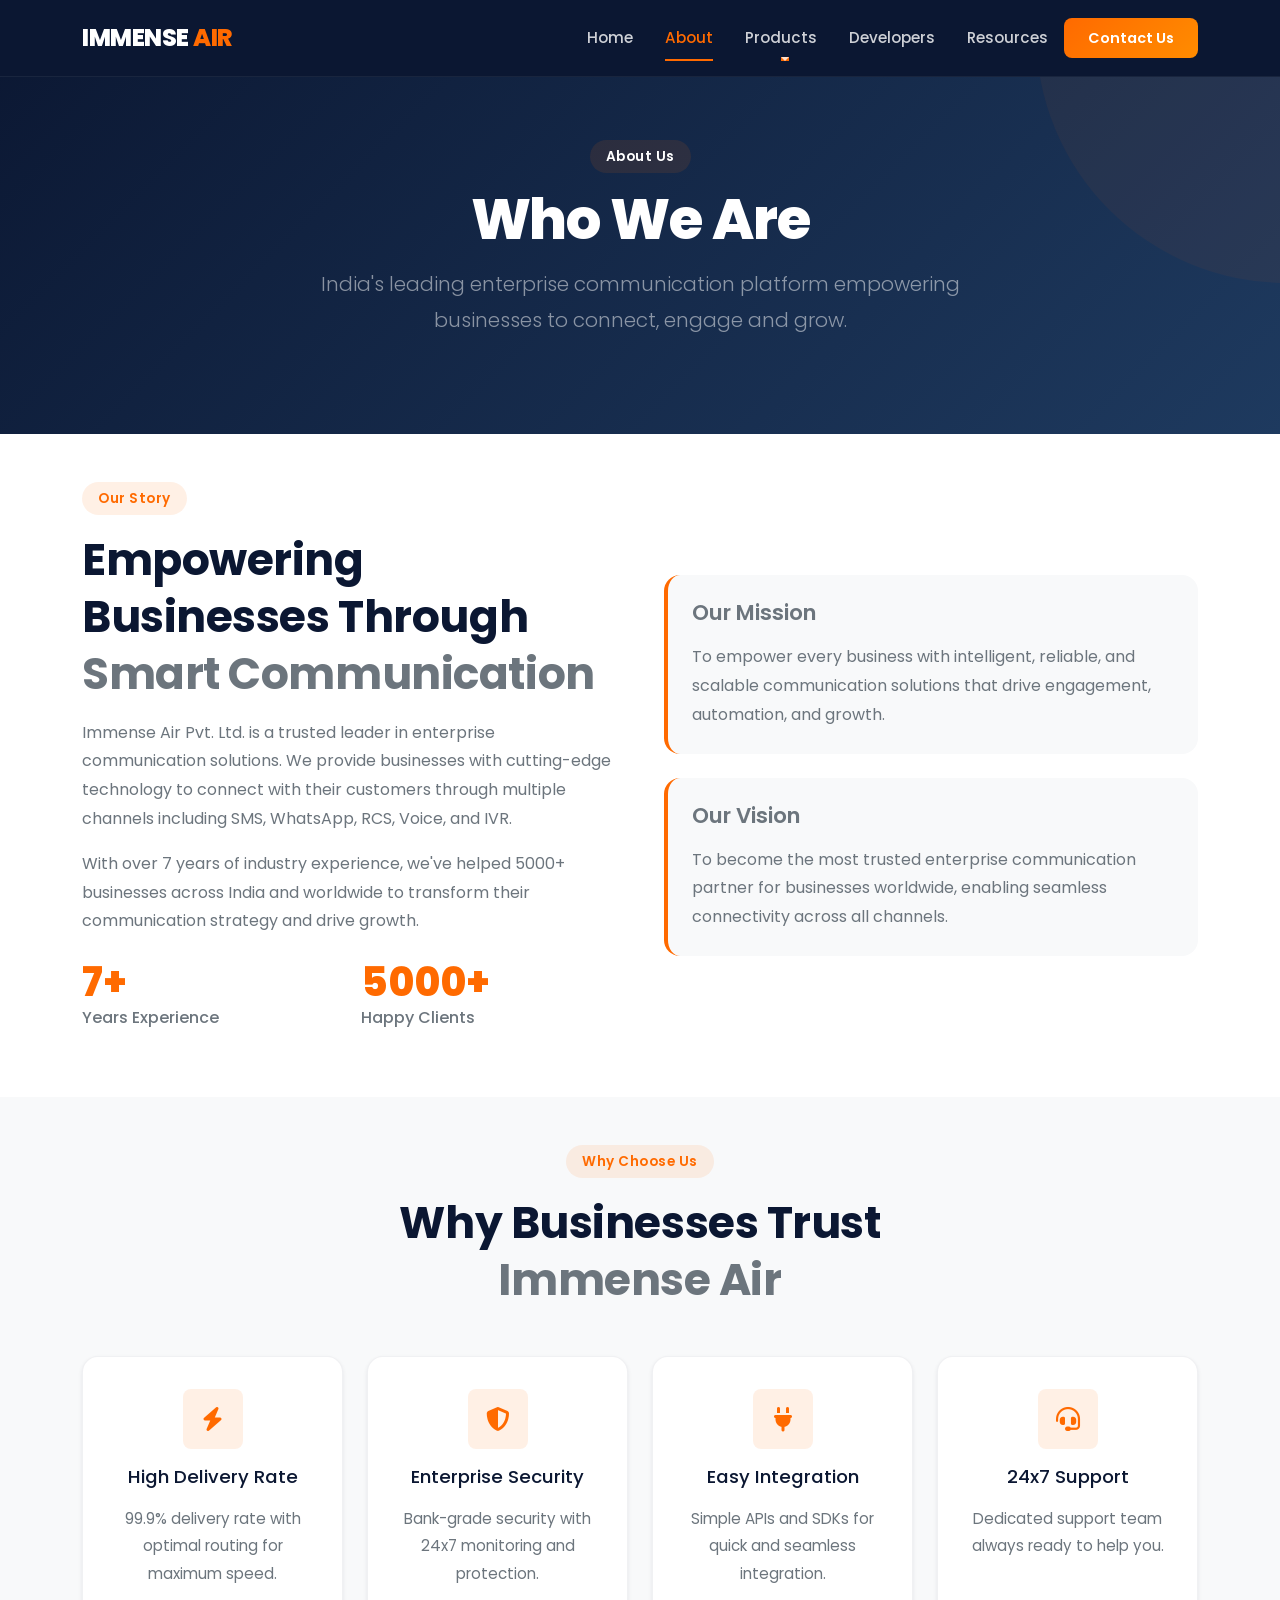
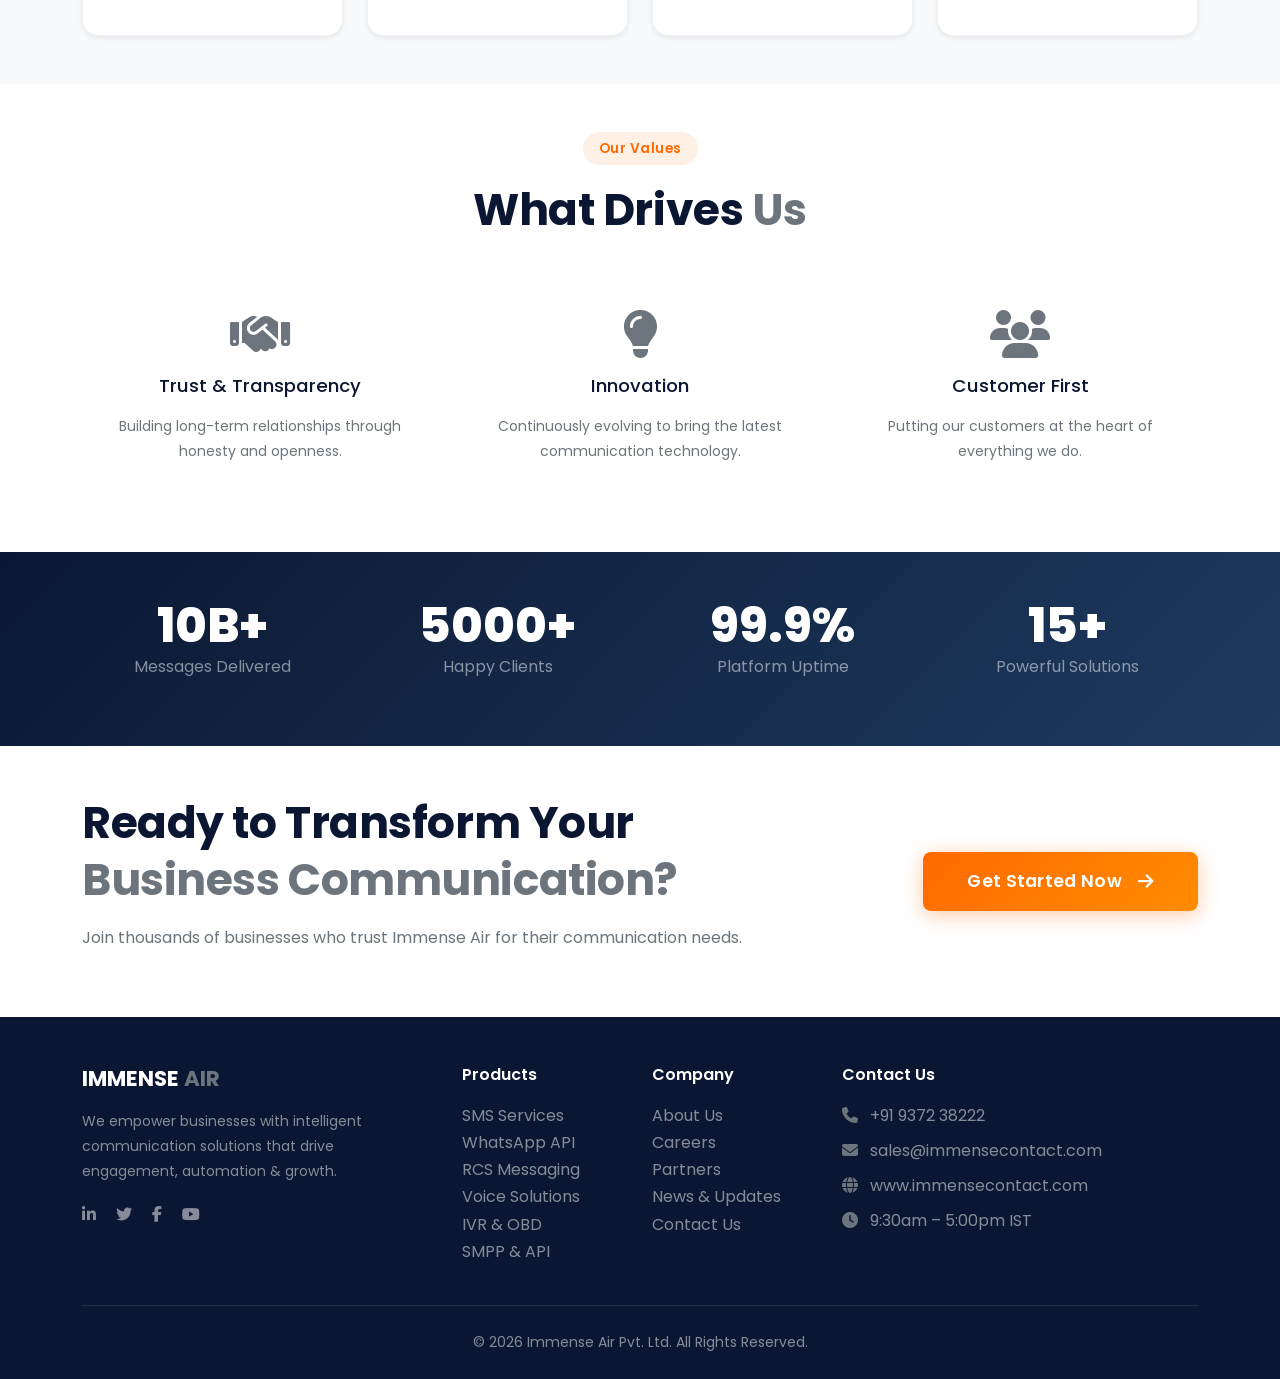
==== about.html @ 3abaf64f "Add files via upload" ====
<!DOCTYPE html>
<html lang="en">
<head>
    <meta charset="UTF-8">
    <meta name="viewport" content="width=device-width, initial-scale=1.0">
    
    <!-- Page Title -->
    <title>About Us - Immense Air | Enterprise Communication Platform</title>
    
    <!-- SEO Meta Tags -->
    <meta name="description" content="Learn about Immense Air Pvt. Ltd. - India's leading enterprise communication platform offering Bulk SMS, WhatsApp API, RCS, Voice & IVR solutions.">
    <meta name="keywords" content="about immense air, enterprise communication, bulk sms company, whatsapp api provider, rcs messaging india">
    <meta name="robots" content="index, follow">
    
    <!-- Open Graph Tags -->
    <meta property="og:title" content="About Us - Immense Air | Enterprise Communication Platform">
    <meta property="og:description" content="Learn about Immense Air - India's leading enterprise communication platform.">
    <meta property="og:type" content="website">
    <meta property="og:url" content="https://www.immenseair.com/about.html">
    
    <!-- Canonical URL -->
    <link rel="canonical" href="https://www.immenseair.com/about.html">
    
    <!-- Bootstrap 5 CSS -->
    <link href="https://cdn.jsdelivr.net/npm/bootstrap@5.3.0/dist/css/bootstrap.min.css" rel="stylesheet">
    
    <!-- Font Awesome Icons -->
    <link rel="stylesheet" href="https://cdnjs.cloudflare.com/ajax/libs/font-awesome/6.5.0/css/all.min.css">
    
    <!-- Google Font - Poppins -->
    <link href="https://fonts.googleapis.com/css2?family=Poppins:wght@300;400;500;600;700;800;900&display=swap" rel="stylesheet">
    
    <!-- Custom CSS -->
    <link rel="stylesheet" href="assets/css/style.css">
    <link rel="stylesheet" href="assets/css/about.css">
    <link rel="stylesheet" href="assets/css/responsive.css">
    
    <!-- Favicon -->
    <link rel="icon" type="image/x-icon" href="assets/images/logo/favicon.ico">
</head>
<body>

    <!-- ============================================
         HEADER / NAVBAR
         ============================================ -->
    <header>
        <nav class="navbar navbar-expand-lg fixed-top" id="mainNav">
            <div class="container">
                <!-- Brand / Logo -->
                <a class="navbar-brand" href="index.html">
                    IMMENSE <span>AIR</span>
                </a>

                <!-- Toggler Button (Mobile) -->
                <button class="navbar-toggler" type="button" data-bs-toggle="collapse" data-bs-target="#navbarNav" 
                        aria-controls="navbarNav" aria-expanded="false" aria-label="Toggle navigation">
                    <span class="navbar-toggler-icon"></span>
                </button>

                <!-- Navbar Links -->
                <div class="collapse navbar-collapse" id="navbarNav">
                    <ul class="navbar-nav ms-auto align-items-lg-center">
                        <!-- Home -->
                        <li class="nav-item">
                            <a class="nav-link" href="index.html">Home</a>
                        </li>

                        <!-- About -->
                        <li class="nav-item">
                            <a class="nav-link active" href="about.html">About</a>
                        </li>

                        <!-- Products Dropdown -->
                        <li class="nav-item dropdown">
                            <a class="nav-link dropdown-toggle" href="#" id="productsDropdown" 
                               role="button" data-bs-toggle="dropdown" aria-expanded="false">
                                Products
                            </a>
                            <ul class="dropdown-menu" aria-labelledby="productsDropdown">
                                <li><a class="dropdown-item" href="products/bulk-sms.html">
                                    <i class="fas fa-sms"></i> Bulk SMS
                                </a></li>
                                <li><a class="dropdown-item" href="products/whatsapp-api.html">
                                    <i class="fab fa-whatsapp"></i> WhatsApp API
                                </a></li>
                                <li><a class="dropdown-item" href="products/rcs.html">
                                    <i class="fas fa-comment-dots"></i> RCS Messaging
                                </a></li>
                                <li><a class="dropdown-item" href="products/voice.html">
                                    <i class="fas fa-phone-alt"></i> Voice Solutions
                                </a></li>
                                <li><a class="dropdown-item" href="products/ivr-obd.html">
                                    <i class="fas fa-microphone-alt"></i> IVR / OBD
                                </a></li>
                                <li><a class="dropdown-item" href="products/smpp.html">
                                    <i class="fas fa-code"></i> SMPP API
                                </a></li>
                            </ul>
                        </li>

                        <!-- Developers -->
                        <li class="nav-item">
                            <a class="nav-link" href="developers.html">Developers</a>
                        </li>

                        <!-- Resources -->
                        <li class="nav-item">
                            <a class="nav-link" href="resources.html">Resources</a>
                        </li>

                        <!-- Contact -->
                        <li class="nav-item">
                            <a class="nav-link btn-nav-cta" href="contact.html">Contact Us</a>
                        </li>
                    </ul>
                </div>
            </div>
        </nav>
    </header>

    <!-- ============================================
         PAGE CONTENT - ABOUT PAGE
         ============================================ -->
    <main>

        <!-- ===== PAGE HERO ===== -->
        <section class="page-hero" style="padding-top: 140px; padding-bottom: 80px; background: var(--gradient-primary);">
            <div class="container">
                <div class="row">
                    <div class="col-lg-8 mx-auto text-center">
                        <span class="section-badge text-white">About Us</span>
                        <h1 class="text-white">Who We Are</h1>
                        <p class="text-white-50 lead">
                            India's leading enterprise communication platform empowering businesses 
                            to connect, engage and grow.
                        </p>
                    </div>
                </div>
            </div>
        </section>

        <!-- ===== ABOUT OVERVIEW ===== -->
        <section class="py-5">
            <div class="container">
                <div class="row align-items-center g-5">
                    <div class="col-lg-6">
                        <span class="section-badge">Our Story</span>
                        <h2 class="section-title">Empowering Businesses Through <br><span class="text-secondary">Smart Communication</span></h2>
                        <p>
                            Immense Air Pvt. Ltd. is a trusted leader in enterprise communication solutions. 
                            We provide businesses with cutting-edge technology to connect with their customers 
                            through multiple channels including SMS, WhatsApp, RCS, Voice, and IVR.
                        </p>
                        <p>
                            With over 7 years of industry experience, we've helped 5000+ businesses across 
                            India and worldwide to transform their communication strategy and drive growth.
                        </p>
                        <div class="row mt-4">
                            <div class="col-6">
                                <span class="stat-number" style="font-size: 2.5rem;">7+</span>
                                <p class="stat-label">Years Experience</p>
                            </div>
                            <div class="col-6">
                                <span class="stat-number" style="font-size: 2.5rem;">5000+</span>
                                <p class="stat-label">Happy Clients</p>
                            </div>
                        </div>
                    </div>
                    <div class="col-lg-6">
                        <div class="bg-light-gray p-4 rounded-4" style="border-left: 4px solid var(--secondary);">
                            <h4 class="text-secondary">Our Mission</h4>
                            <p class="mb-0">
                                To empower every business with intelligent, reliable, and scalable communication 
                                solutions that drive engagement, automation, and growth.
                            </p>
                        </div>
                        <div class="bg-light-gray p-4 rounded-4 mt-4" style="border-left: 4px solid var(--secondary);">
                            <h4 class="text-secondary">Our Vision</h4>
                            <p class="mb-0">
                                To become the most trusted enterprise communication partner for businesses 
                                worldwide, enabling seamless connectivity across all channels.
                            </p>
                        </div>
                    </div>
                </div>
            </div>
        </section>

        <!-- ===== WHY CHOOSE US ===== -->
        <section class="py-5 bg-light-gray">
            <div class="container">
                <div class="text-center mb-5">
                    <span class="section-badge">Why Choose Us</span>
                    <h2 class="section-title">Why Businesses Trust <br><span class="text-secondary">Immense Air</span></h2>
                </div>
                <div class="row g-4">
                    <div class="col-lg-3 col-md-6">
                        <div class="card-custom text-center">
                            <div class="card-icon mx-auto">
                                <i class="fas fa-bolt"></i>
                            </div>
                            <h5>High Delivery Rate</h5>
                            <p class="small">99.9% delivery rate with optimal routing for maximum speed.</p>
                        </div>
                    </div>
                    <div class="col-lg-3 col-md-6">
                        <div class="card-custom text-center">
                            <div class="card-icon mx-auto">
                                <i class="fas fa-shield-alt"></i>
                            </div>
                            <h5>Enterprise Security</h5>
                            <p class="small">Bank-grade security with 24x7 monitoring and protection.</p>
                        </div>
                    </div>
                    <div class="col-lg-3 col-md-6">
                        <div class="card-custom text-center">
                            <div class="card-icon mx-auto">
                                <i class="fas fa-plug"></i>
                            </div>
                            <h5>Easy Integration</h5>
                            <p class="small">Simple APIs and SDKs for quick and seamless integration.</p>
                        </div>
                    </div>
                    <div class="col-lg-3 col-md-6">
                        <div class="card-custom text-center">
                            <div class="card-icon mx-auto">
                                <i class="fas fa-headset"></i>
                            </div>
                            <h5>24x7 Support</h5>
                            <p class="small">Dedicated support team always ready to help you.</p>
                        </div>
                    </div>
                </div>
            </div>
        </section>

        <!-- ===== OUR VALUES ===== -->
        <section class="py-5">
            <div class="container">
                <div class="text-center mb-5">
                    <span class="section-badge">Our Values</span>
                    <h2 class="section-title">What Drives <span class="text-secondary">Us</span></h2>
                </div>
                <div class="row g-4">
                    <div class="col-md-4">
                        <div class="text-center p-4">
                            <i class="fas fa-handshake fa-3x text-secondary mb-3"></i>
                            <h5>Trust & Transparency</h5>
                            <p class="small">Building long-term relationships through honesty and openness.</p>
                        </div>
                    </div>
                    <div class="col-md-4">
                        <div class="text-center p-4">
                            <i class="fas fa-lightbulb fa-3x text-secondary mb-3"></i>
                            <h5>Innovation</h5>
                            <p class="small">Continuously evolving to bring the latest communication technology.</p>
                        </div>
                    </div>
                    <div class="col-md-4">
                        <div class="text-center p-4">
                            <i class="fas fa-users fa-3x text-secondary mb-3"></i>
                            <h5>Customer First</h5>
                            <p class="small">Putting our customers at the heart of everything we do.</p>
                        </div>
                    </div>
                </div>
            </div>
        </section>

        <!-- ===== STATS SECTION ===== -->
        <section class="py-5" style="background: var(--gradient-primary);">
            <div class="container">
                <div class="row text-center g-4">
                    <div class="col-lg-3 col-md-6">
                        <span class="stat-number text-white" style="font-size: 3rem;">10B+</span>
                        <p class="text-white-50">Messages Delivered</p>
                    </div>
                    <div class="col-lg-3 col-md-6">
                        <span class="stat-number text-white" style="font-size: 3rem;">5000+</span>
                        <p class="text-white-50">Happy Clients</p>
                    </div>
                    <div class="col-lg-3 col-md-6">
                        <span class="stat-number text-white" style="font-size: 3rem;">99.9%</span>
                        <p class="text-white-50">Platform Uptime</p>
                    </div>
                    <div class="col-lg-3 col-md-6">
                        <span class="stat-number text-white" style="font-size: 3rem;">15+</span>
                        <p class="text-white-50">Powerful Solutions</p>
                    </div>
                </div>
            </div>
        </section>

        <!-- ===== CTA SECTION ===== -->
        <section class="py-5">
            <div class="container">
                <div class="row align-items-center">
                    <div class="col-lg-8">
                        <h2>Ready to Transform Your <br><span class="text-secondary">Business Communication?</span></h2>
                        <p class="text-gray">Join thousands of businesses who trust Immense Air for their communication needs.</p>
                    </div>
                    <div class="col-lg-4 text-lg-end">
                        <a href="contact.html" class="btn btn-primary-custom btn-lg">
                            Get Started Now <i class="fas fa-arrow-right ms-2"></i>
                        </a>
                    </div>
                </div>
            </div>
        </section>

    </main>

    <!-- ============================================
         FOOTER
         ============================================ -->
    <footer class="bg-primary-color text-white pt-5 pb-4">
        <div class="container">
            <div class="row g-4">
                <!-- Company Info -->
                <div class="col-lg-4 col-md-6">
                    <h4 class="text-white fw-bold">IMMENSE <span class="text-secondary">AIR</span></h4>
                    <p class="text-white-50 small mt-3" style="max-width: 350px;">
                        We empower businesses with intelligent communication solutions that drive engagement, 
                        automation & growth.
                    </p>
                    <div class="mt-3">
                        <a href="#" class="text-white-50 me-3 social-link" aria-label="LinkedIn">
                            <i class="fab fa-linkedin-in"></i>
                        </a>
                        <a href="#" class="text-white-50 me-3 social-link" aria-label="Twitter">
                            <i class="fab fa-twitter"></i>
                        </a>
                        <a href="#" class="text-white-50 me-3 social-link" aria-label="Facebook">
                            <i class="fab fa-facebook-f"></i>
                        </a>
                        <a href="#" class="text-white-50 social-link" aria-label="YouTube">
                            <i class="fab fa-youtube"></i>
                        </a>
                    </div>
                </div>

                <!-- Products Links -->
                <div class="col-lg-2 col-md-6">
                    <h6 class="text-white fw-semibold mb-3">Products</h6>
                    <ul class="list-unstyled footer-links">
                        <li><a href="products/bulk-sms.html" class="text-white-50 text-decoration-none">SMS Services</a></li>
                        <li><a href="products/whatsapp-api.html" class="text-white-50 text-decoration-none">WhatsApp API</a></li>
                        <li><a href="products/rcs.html" class="text-white-50 text-decoration-none">RCS Messaging</a></li>
                        <li><a href="products/voice.html" class="text-white-50 text-decoration-none">Voice Solutions</a></li>
                        <li><a href="products/ivr-obd.html" class="text-white-50 text-decoration-none">IVR & OBD</a></li>
                        <li><a href="products/smpp.html" class="text-white-50 text-decoration-none">SMPP & API</a></li>
                    </ul>
                </div>

                <!-- Company Links -->
                <div class="col-lg-2 col-md-6">
                    <h6 class="text-white fw-semibold mb-3">Company</h6>
                    <ul class="list-unstyled footer-links">
                        <li><a href="about.html" class="text-white-50 text-decoration-none">About Us</a></li>
                        <li><a href="#" class="text-white-50 text-decoration-none">Careers</a></li>
                        <li><a href="#" class="text-white-50 text-decoration-none">Partners</a></li>
                        <li><a href="#" class="text-white-50 text-decoration-none">News & Updates</a></li>
                        <li><a href="contact.html" class="text-white-50 text-decoration-none">Contact Us</a></li>
                    </ul>
                </div>

                <!-- Contact Info -->
                <div class="col-lg-4 col-md-6">
                    <h6 class="text-white fw-semibold mb-3">Contact Us</h6>
                    <ul class="list-unstyled footer-contact">
                        <li class="text-white-50 mb-2">
                            <i class="fas fa-phone me-2 text-secondary"></i> +91 9372 38222
                        </li>
                        <li class="text-white-50 mb-2">
                            <i class="fas fa-envelope me-2 text-secondary"></i> sales@immensecontact.com
                        </li>
                        <li class="text-white-50 mb-2">
                            <i class="fas fa-globe me-2 text-secondary"></i> www.immensecontact.com
                        </li>
                        <li class="text-white-50">
                            <i class="fas fa-clock me-2 text-secondary"></i> 9:30am – 5:00pm IST
                        </li>
                    </ul>
                </div>
            </div>

            <hr class="border-secondary opacity-25 my-4">

            <div class="text-center">
                <p class="small text-white-50 mb-0">
                    &copy; 2026 Immense Air Pvt. Ltd. All Rights Reserved.
                </p>
            </div>
        </div>
    </footer>

    <!-- ============================================
         SCRIPTS
         ============================================ -->
    <!-- Bootstrap 5 JS -->
    <script src="https://cdn.jsdelivr.net/npm/bootstrap@5.3.0/dist/js/bootstrap.bundle.min.js"></script>
    
    <!-- Custom JS -->
    <script src="assets/js/main.js"></script>
</body>
</html>
---- assets/css/style.css ----
/* ============================================
   IMMENSE AIR PVT. LTD.
   Common Stylesheet
   Version: 1.0
   ============================================ */

/* ===== Google Fonts ===== */
@import url('https://fonts.googleapis.com/css2?family=Poppins:wght@300;400;500;600;700;800;900&display=swap');

/* ===== CSS Variables ===== */
:root {
    /* Brand Colors */
    --primary: #0B1732;
    --secondary: #FF6A00;
    --accent: #1E3A5F;
    --white: #FFFFFF;
    --light-gray: #F8F9FA;
    --gray: #6C757D;
    --dark-gray: #343A40;
    --black: #0B1732;
    
    /* Gradients */
    --gradient-primary: linear-gradient(135deg, #0B1732 0%, #1E3A5F 100%);
    --gradient-secondary: linear-gradient(135deg, #FF6A00 0%, #FF8C00 100%);
    --gradient-hero: linear-gradient(135deg, #0B1732 0%, #1E3A5F 50%, #0B1732 100%);
    
    /* Typography */
    --font-family: 'Poppins', sans-serif;
    --font-size-base: 16px;
    --font-weight-light: 300;
    --font-weight-regular: 400;
    --font-weight-medium: 500;
    --font-weight-semibold: 600;
    --font-weight-bold: 700;
    --font-weight-extrabold: 800;
    
    /* Spacing */
    --spacing-xs: 0.25rem;
    --spacing-sm: 0.5rem;
    --spacing-md: 1rem;
    --spacing-lg: 2rem;
    --spacing-xl: 4rem;
    --spacing-xxl: 6rem;
    
    /* Border Radius */
    --radius-sm: 4px;
    --radius-md: 8px;
    --radius-lg: 16px;
    --radius-xl: 24px;
    --radius-full: 9999px;
    
    /* Transitions */
    --transition-fast: 0.2s ease;
    --transition-normal: 0.3s ease;
    --transition-slow: 0.5s ease;
    
    /* Box Shadows */
    --shadow-sm: 0 2px 4px rgba(11, 23, 50, 0.08);
    --shadow-md: 0 4px 12px rgba(11, 23, 50, 0.12);
    --shadow-lg: 0 8px 32px rgba(11, 23, 50, 0.16);
    --shadow-xl: 0 16px 48px rgba(11, 23, 50, 0.2);
}

/* ===== Reset & Base ===== */
* {
    margin: 0;
    padding: 0;
    box-sizing: border-box;
}

html {
    scroll-behavior: smooth;
    -webkit-text-size-adjust: 100%;
}

body {
    font-family: var(--font-family);
    font-size: var(--font-size-base);
    font-weight: var(--font-weight-regular);
    color: var(--primary);
    background-color: var(--white);
    line-height: 1.7;
    overflow-x: hidden;
    -webkit-font-smoothing: antialiased;
    -moz-osx-font-smoothing: grayscale;
}

/* ===== Typography ===== */
h1, h2, h3, h4, h5, h6 {
    font-family: var(--font-family);
    font-weight: var(--font-weight-bold);
    color: var(--primary);
    line-height: 1.3;
    margin-bottom: var(--spacing-md);
}

h1 {
    font-size: 3.8rem;
    font-weight: var(--font-weight-extrabold);
    letter-spacing: -0.02em;
    line-height: 1.1;
}

h2 {
    font-size: 2.75rem;
    font-weight: var(--font-weight-bold);
    letter-spacing: -0.01em;
}

h3 {
    font-size: 1.75rem;
    font-weight: var(--font-weight-semibold);
}

h4 {
    font-size: 1.35rem;
    font-weight: var(--font-weight-semibold);
}

h5 {
    font-size: 1.15rem;
    font-weight: var(--font-weight-medium);
}

h6 {
    font-size: 1rem;
    font-weight: var(--font-weight-medium);
}

p {
    font-size: 1rem;
    line-height: 1.8;
    color: var(--gray);
    margin-bottom: var(--spacing-md);
}

a {
    color: var(--secondary);
    text-decoration: none;
    transition: color var(--transition-fast);
}

a:hover {
    color: var(--primary);
    text-decoration: none;
}

/* ===== Utility Classes ===== */
.text-primary-color {
    color: var(--primary) !important;
}

.text-secondary-color {
    color: var(--secondary) !important;
}

.text-accent-color {
    color: var(--accent) !important;
}

.text-white-color {
    color: var(--white) !important;
}

.text-gray-color {
    color: var(--gray) !important;
}

.bg-primary-color {
    background-color: var(--primary) !important;
}

.bg-secondary-color {
    background-color: var(--secondary) !important;
}

.bg-accent-color {
    background-color: var(--accent) !important;
}

.bg-light-gray {
    background-color: var(--light-gray) !important;
}

/* ===== Buttons ===== */
.btn {
    font-family: var(--font-family);
    font-weight: var(--font-weight-semibold);
    padding: 0.8rem 2.2rem;
    border-radius: var(--radius-md);
    transition: all var(--transition-normal);
    display: inline-flex;
    align-items: center;
    justify-content: center;
    gap: 0.5rem;
    border: none;
    cursor: pointer;
    text-transform: none;
    letter-spacing: 0.3px;
    font-size: 1rem;
}

.btn-primary-custom {
    background: var(--gradient-secondary);
    color: var(--white);
    box-shadow: 0 4px 20px rgba(255, 106, 0, 0.35);
}

.btn-primary-custom:hover {
    transform: translateY(-3px);
    box-shadow: 0 8px 35px rgba(255, 106, 0, 0.45);
    color: var(--white);
}

.btn-secondary-custom {
    background: transparent;
    color: var(--white);
    border: 2px solid var(--white);
}

.btn-secondary-custom:hover {
    background: var(--white);
    color: var(--primary);
    transform: translateY(-3px);
}

.btn-outline-custom {
    background: transparent;
    color: var(--secondary);
    border: 2px solid var(--secondary);
}

.btn-outline-custom:hover {
    background: var(--secondary);
    color: var(--white);
    transform: translateY(-3px);
}

.btn-dark-custom {
    background: var(--primary);
    color: var(--white);
}

.btn-dark-custom:hover {
    background: var(--accent);
    color: var(--white);
    transform: translateY(-3px);
}

.btn-sm {
    padding: 0.5rem 1.25rem;
    font-size: 0.875rem;
}

.btn-lg {
    padding: 1rem 2.8rem;
    font-size: 1.1rem;
}

/* ===== Section Titles ===== */
.section-title {
    font-size: 2.75rem;
    font-weight: var(--font-weight-bold);
    margin-bottom: var(--spacing-md);
    color: var(--primary);
}

.section-subtitle {
    font-size: 1.125rem;
    color: var(--gray);
    max-width: 600px;
    margin: 0 auto var(--spacing-lg);
    line-height: 1.8;
}

.section-badge {
    display: inline-block;
    padding: 0.3rem 1rem;
    background: rgba(255, 106, 0, 0.1);
    color: var(--secondary);
    border-radius: var(--radius-full);
    font-size: 0.85rem;
    font-weight: var(--font-weight-semibold);
    margin-bottom: var(--spacing-md);
    letter-spacing: 0.5px;
}

/* ===== Cards ===== */
.card-custom {
    background: var(--white);
    border-radius: var(--radius-lg);
    padding: 2rem;
    box-shadow: var(--shadow-sm);
    transition: all var(--transition-normal);
    border: 1px solid rgba(11, 23, 50, 0.06);
    height: 100%;
}

.card-custom:hover {
    transform: translateY(-8px);
    box-shadow: var(--shadow-lg);
}

.card-custom .card-icon {
    width: 60px;
    height: 60px;
    display: flex;
    align-items: center;
    justify-content: center;
    background: rgba(255, 106, 0, 0.1);
    border-radius: var(--radius-md);
    margin-bottom: var(--spacing-md);
    color: var(--secondary);
    font-size: 1.5rem;
}

.card-custom h4 {
    margin-bottom: var(--spacing-sm);
}

.card-custom p {
    margin-bottom: var(--spacing-md);
    font-size: 0.95rem;
}

/* ===== Stats ===== */
.stat-number {
    font-size: 3rem;
    font-weight: var(--font-weight-extrabold);
    color: var(--secondary);
    line-height: 1.1;
    display: block;
}

.stat-label {
    font-size: 1rem;
    color: var(--gray);
    font-weight: var(--font-weight-medium);
}

/* ===== Hero Section ===== */
.hero-section {
    background: var(--gradient-hero);
    padding: 120px 0 80px;
    position: relative;
    overflow: hidden;
}

.hero-section::before {
    content: '';
    position: absolute;
    top: -50%;
    right: -20%;
    width: 600px;
    height: 600px;
    background: rgba(255, 106, 0, 0.05);
    border-radius: 50%;
    pointer-events: none;
}

.hero-section::after {
    content: '';
    position: absolute;
    bottom: -30%;
    left: -10%;
    width: 400px;
    height: 400px;
    background: rgba(255, 106, 0, 0.03);
    border-radius: 50%;
    pointer-events: none;
}

.hero-section h1 {
    color: var(--white);
}

.hero-section h1 span {
    color: var(--secondary);
}

.hero-section p {
    color: rgba(255, 255, 255, 0.8);
    font-size: 1.15rem;
    max-width: 550px;
}

/* ===== Responsive Typography ===== */
@media (max-width: 992px) {
    h1 {
        font-size: 2.8rem;
    }
    h2 {
        font-size: 2.2rem;
    }
    h3 {
        font-size: 1.6rem;
    }
    .section-title {
        font-size: 2.2rem;
    }
    .stat-number {
        font-size: 2.5rem;
    }
}

@media (max-width: 768px) {
    h1 {
        font-size: 2.2rem;
    }
    h2 {
        font-size: 1.8rem;
    }
    h3 {
        font-size: 1.3rem;
    }
    .section-title {
        font-size: 1.8rem;
    }
    .stat-number {
        font-size: 2rem;
    }
    .hero-section {
        padding: 100px 0 60px;
    }
    .hero-section p {
        font-size: 1rem;
    }
    .btn {
        padding: 0.6rem 1.5rem;
        font-size: 0.9rem;
    }
}

@media (max-width: 576px) {
    h1 {
        font-size: 1.8rem;
    }
    h2 {
        font-size: 1.5rem;
    }
    .section-title {
        font-size: 1.5rem;
    }
    .stat-number {
        font-size: 1.6rem;
    }
    .card-custom {
        padding: 1.25rem;
    }
}
/* ============================================
   HEADER / NAVBAR STYLES
   ============================================ */

/* ===== Navbar ===== */
.navbar {
    padding: 0.8rem 0;
    background: var(--primary) !important;
    border-bottom: 1px solid rgba(255, 255, 255, 0.06);
    transition: all var(--transition-normal);
}

.navbar .navbar-brand {
    font-size: 1.5rem;
    font-weight: var(--font-weight-extrabold);
    color: var(--white) !important;
    letter-spacing: -0.5px;
}

.navbar .navbar-brand span {
    color: var(--secondary);
}

.navbar .navbar-brand img {
    height: 40px;
    width: auto;
    margin-right: 10px;
}

.navbar .nav-link {
    color: rgba(255, 255, 255, 0.8) !important;
    font-weight: var(--font-weight-medium);
    font-size: 0.95rem;
    padding: 0.6rem 1rem !important;
    transition: all var(--transition-fast);
    position: relative;
}

.navbar .nav-link:hover,
.navbar .nav-link.active {
    color: var(--secondary) !important;
}

.navbar .nav-link::after {
    content: '';
    position: absolute;
    bottom: 0;
    left: 50%;
    transform: translateX(-50%);
    width: 0;
    height: 2px;
    background: var(--secondary);
    transition: width var(--transition-normal);
}

.navbar .nav-link:hover::after,
.navbar .nav-link.active::after {
    width: 60%;
}

/* ===== Dropdown ===== */
.navbar .dropdown-menu {
    background: var(--white);
    border: none;
    border-radius: var(--radius-md);
    box-shadow: var(--shadow-lg);
    padding: 0.5rem 0;
    min-width: 220px;
    margin-top: 0.5rem;
    border-top: 3px solid var(--secondary);
}

.navbar .dropdown-item {
    color: var(--primary);
    font-weight: var(--font-weight-medium);
    font-size: 0.9rem;
    padding: 0.6rem 1.5rem;
    transition: all var(--transition-fast);
}

.navbar .dropdown-item:hover {
    background: rgba(255, 106, 0, 0.08);
    color: var(--secondary);
    padding-left: 1.8rem;
}

.navbar .dropdown-item i {
    width: 20px;
    color: var(--secondary);
    margin-right: 8px;
}

/* ===== Navbar Toggler ===== */
.navbar .navbar-toggler {
    border: none;
    padding: 0.4rem 0.6rem;
    color: var(--white);
}

.navbar .navbar-toggler:focus {
    box-shadow: none;
}

.navbar .navbar-toggler-icon {
    background-image: url("data:image/svg+xml,%3csvg xmlns='http://www.w3.org/2000/svg' viewBox='0 0 30 30'%3e%3cpath stroke='rgba(255,255,255,0.9)' stroke-linecap='round' stroke-miterlimit='10' stroke-width='2' d='M4 7h22M4 15h22M4 23h22'/%3e%3c/svg%3e");
}

/* ===== Navbar CTA Button ===== */
.navbar .btn-nav-cta {
    background: var(--gradient-secondary);
    color: var(--white) !important;
    padding: 0.5rem 1.5rem !important;
    border-radius: var(--radius-md);
    font-weight: var(--font-weight-semibold);
    font-size: 0.9rem;
    transition: all var(--transition-normal);
}

.navbar .btn-nav-cta:hover {
    transform: translateY(-2px);
    box-shadow: 0 4px 20px rgba(255, 106, 0, 0.4);
}

.navbar .btn-nav-cta::after {
    display: none;
}

/* ===== Scrolled Navbar ===== */
.navbar.scrolled {
    background: rgba(11, 23, 50, 0.97) !important;
    backdrop-filter: blur(10px);
    box-shadow: var(--shadow-md);
}

/* ===== Mobile Menu ===== */
@media (max-width: 991px) {
    .navbar {
        padding: 0.5rem 0;
    }
    
    .navbar .navbar-collapse {
        background: var(--primary);
        padding: 1rem 0.5rem;
        border-radius: var(--radius-md);
        margin-top: 0.5rem;
        border: 1px solid rgba(255, 255, 255, 0.06);
    }
    
    .navbar .nav-link {
        padding: 0.5rem 1rem !important;
        border-bottom: 1px solid rgba(255, 255, 255, 0.05);
    }
    
    .navbar .nav-link::after {
        display: none;
    }
    
    .navbar .dropdown-menu {
        background: rgba(255, 255, 255, 0.05);
        border: none;
        box-shadow: none;
        margin: 0;
        padding: 0 0 0 1rem;
        border-top: none;
    }
    
    .navbar .dropdown-item {
        color: rgba(255, 255, 255, 0.8);
        padding: 0.4rem 1rem;
    }
    
    .navbar .dropdown-item:hover {
        background: rgba(255, 106, 0, 0.15);
        color: var(--secondary);
    }
    
    .navbar .btn-nav-cta {
        display: inline-block;
        margin-top: 0.5rem;
        text-align: center;
    }
}
---- assets/css/about.css ----
/* ============================================
   ABOUT PAGE STYLES
   ============================================ */

/* ===== Page Hero ===== */
.page-hero {
    position: relative;
    overflow: hidden;
}

.page-hero::before {
    content: '';
    position: absolute;
    top: -50%;
    right: -20%;
    width: 500px;
    height: 500px;
    background: rgba(255, 106, 0, 0.05);
    border-radius: 50%;
    pointer-events: none;
}

.page-hero h1 {
    font-size: 3.5rem;
}

/* ===== Responsive ===== */
@media (max-width: 992px) {
    .page-hero h1 {
        font-size: 2.5rem;
    }
}

@media (max-width: 768px) {
    .page-hero {
        padding-top: 120px !important;
        padding-bottom: 50px !important;
    }
    
    .page-hero h1 {
        font-size: 2rem;
    }
}
---- assets/css/responsive.css ----
/* ============================================
   RESOURCES PAGE STYLES
   ============================================ */

/* ===== Page Hero ===== */
.page-hero {
    position: relative;
    overflow: hidden;
}

.page-hero::before {
    content: '';
    position: absolute;
    top: -50%;
    right: -20%;
    width: 500px;
    height: 500px;
    background: rgba(255, 106, 0, 0.05);
    border-radius: 50%;
    pointer-events: none;
}

.page-hero h1 {
    font-size: 3.5rem;
}

/* ===== Resource Cards ===== */
.resource-card {
    text-align: center;
    transition: all var(--transition-normal);
}

.resource-card:hover {
    transform: translateY(-8px);
}

.resource-card .resource-icon {
    width: 70px;
    height: 70px;
    display: flex;
    align-items: center;
    justify-content: center;
    background: rgba(255, 106, 0, 0.08);
    border-radius: var(--radius-full);
    margin: 0 auto 1rem;
    color: var(--secondary);
    font-size: 1.8rem;
    transition: all var(--transition-normal);
}

.resource-card:hover .resource-icon {
    background: var(--secondary);
    color: var(--white);
}

/* ===== Featured Cards ===== */
.featured-card {
    background: var(--white);
    border-radius: var(--radius-lg);
    padding: 1.5rem;
    border: 1px solid rgba(11, 23, 50, 0.06);
    transition: all var(--transition-normal);
    position: relative;
    height: 100%;
}

.featured-card:hover {
    transform: translateY(-5px);
    box-shadow: var(--shadow-md);
}

.featured-card .featured-badge {
    display: inline-block;
    padding: 0.2rem 0.8rem;
    background: rgba(255, 106, 0, 0.1);
    color: var(--secondary);
    border-radius: var(--radius-full);
    font-size: 0.7rem;
    font-weight: var(--font-weight-semibold);
    text-transform: uppercase;
    letter-spacing: 0.5px;
}

/* ===== Newsletter ===== */
.input-group .form-control {
    border: none;
    border-radius: var(--radius-md) 0 0 var(--radius-md);
    padding: 1rem 1.25rem;
}

.input-group .form-control:focus {
    box-shadow: none;
    border: none;
}

.input-group .btn {
    border-radius: 0 var(--radius-md) var(--radius-md) 0;
    padding: 1rem 2rem;
}

/* ===== Responsive ===== */
@media (max-width: 992px) {
    .page-hero h1 {
        font-size: 2.5rem;
    }
}

@media (max-width: 768px) {
    .page-hero {
        padding-top: 120px !important;
        padding-bottom: 50px !important;
    }
    .page-hero h1 {
        font-size: 2rem;
    }
    .input-group {
        flex-direction: column;
        gap: 0.5rem;
    }
    .input-group .form-control {
        border-radius: var(--radius-md);
    }
    .input-group .btn {
        border-radius: var(--radius-md);
        width: 100%;
    }
}
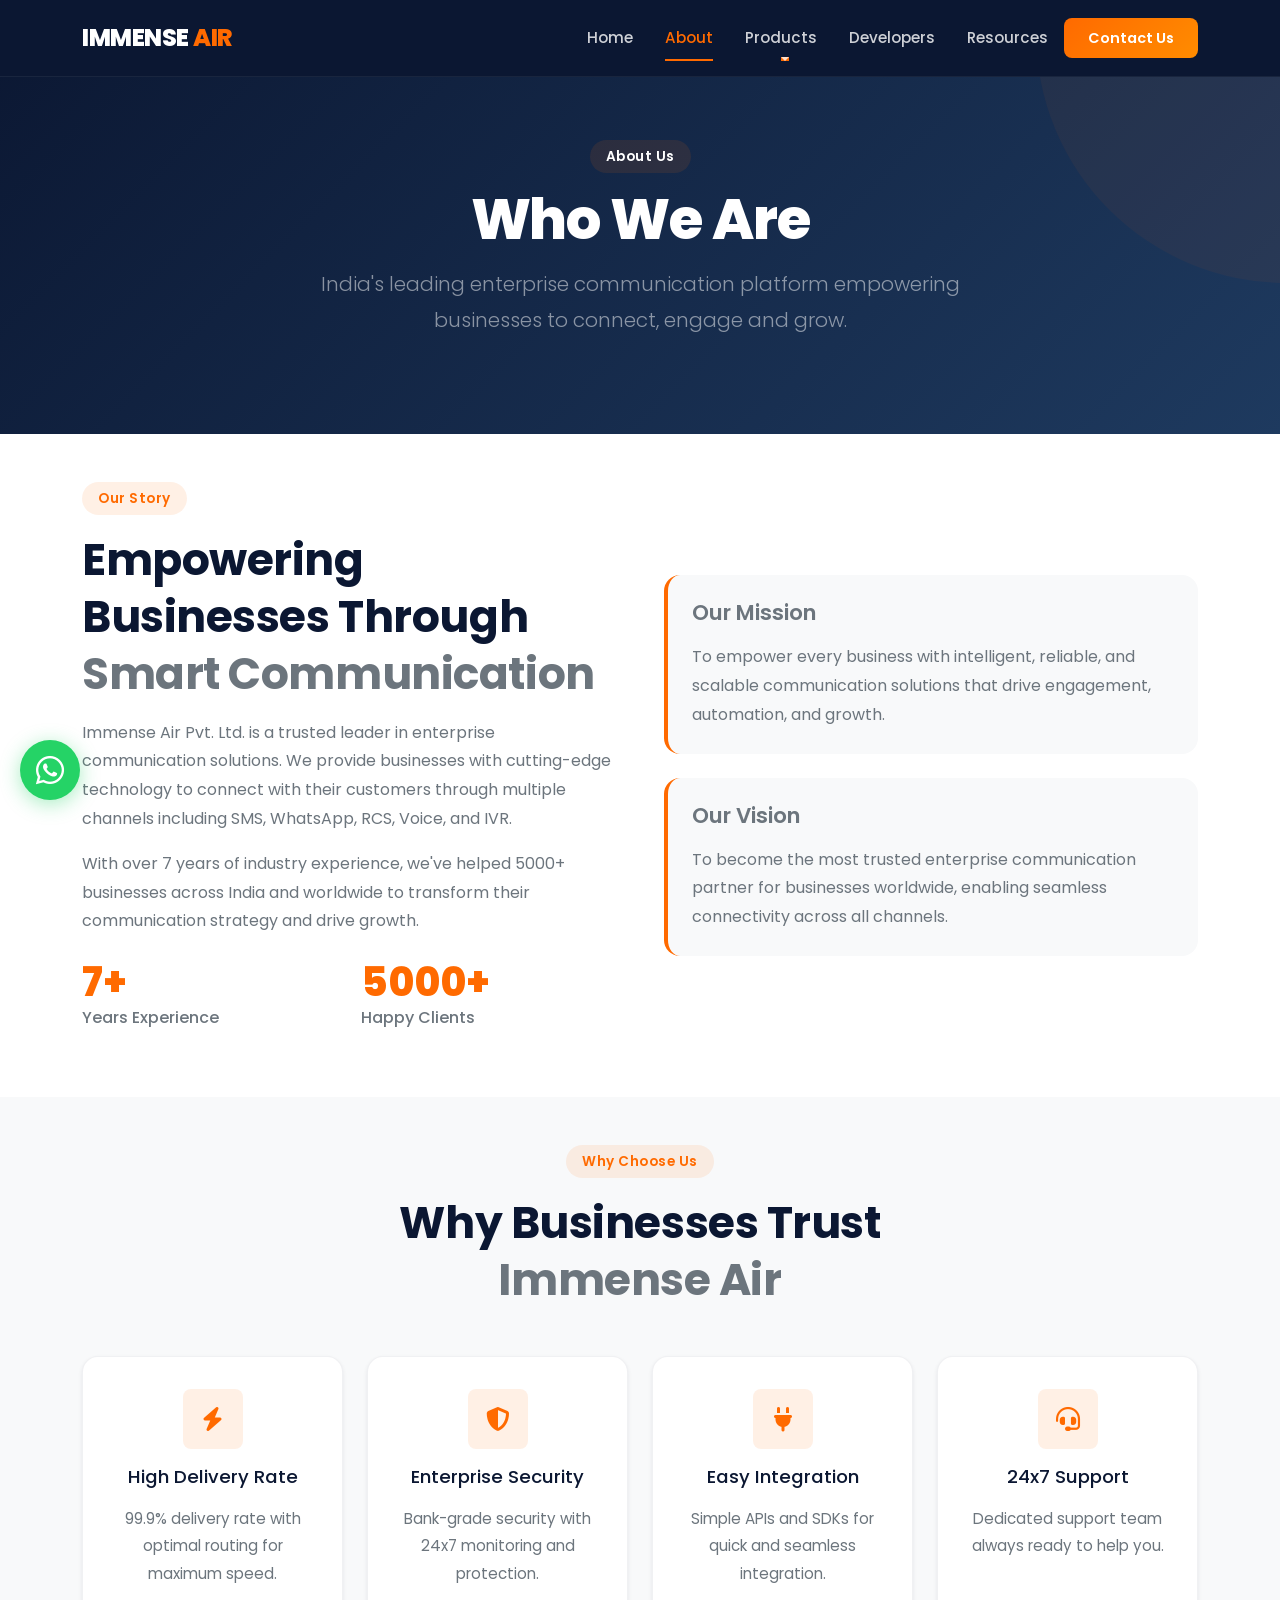
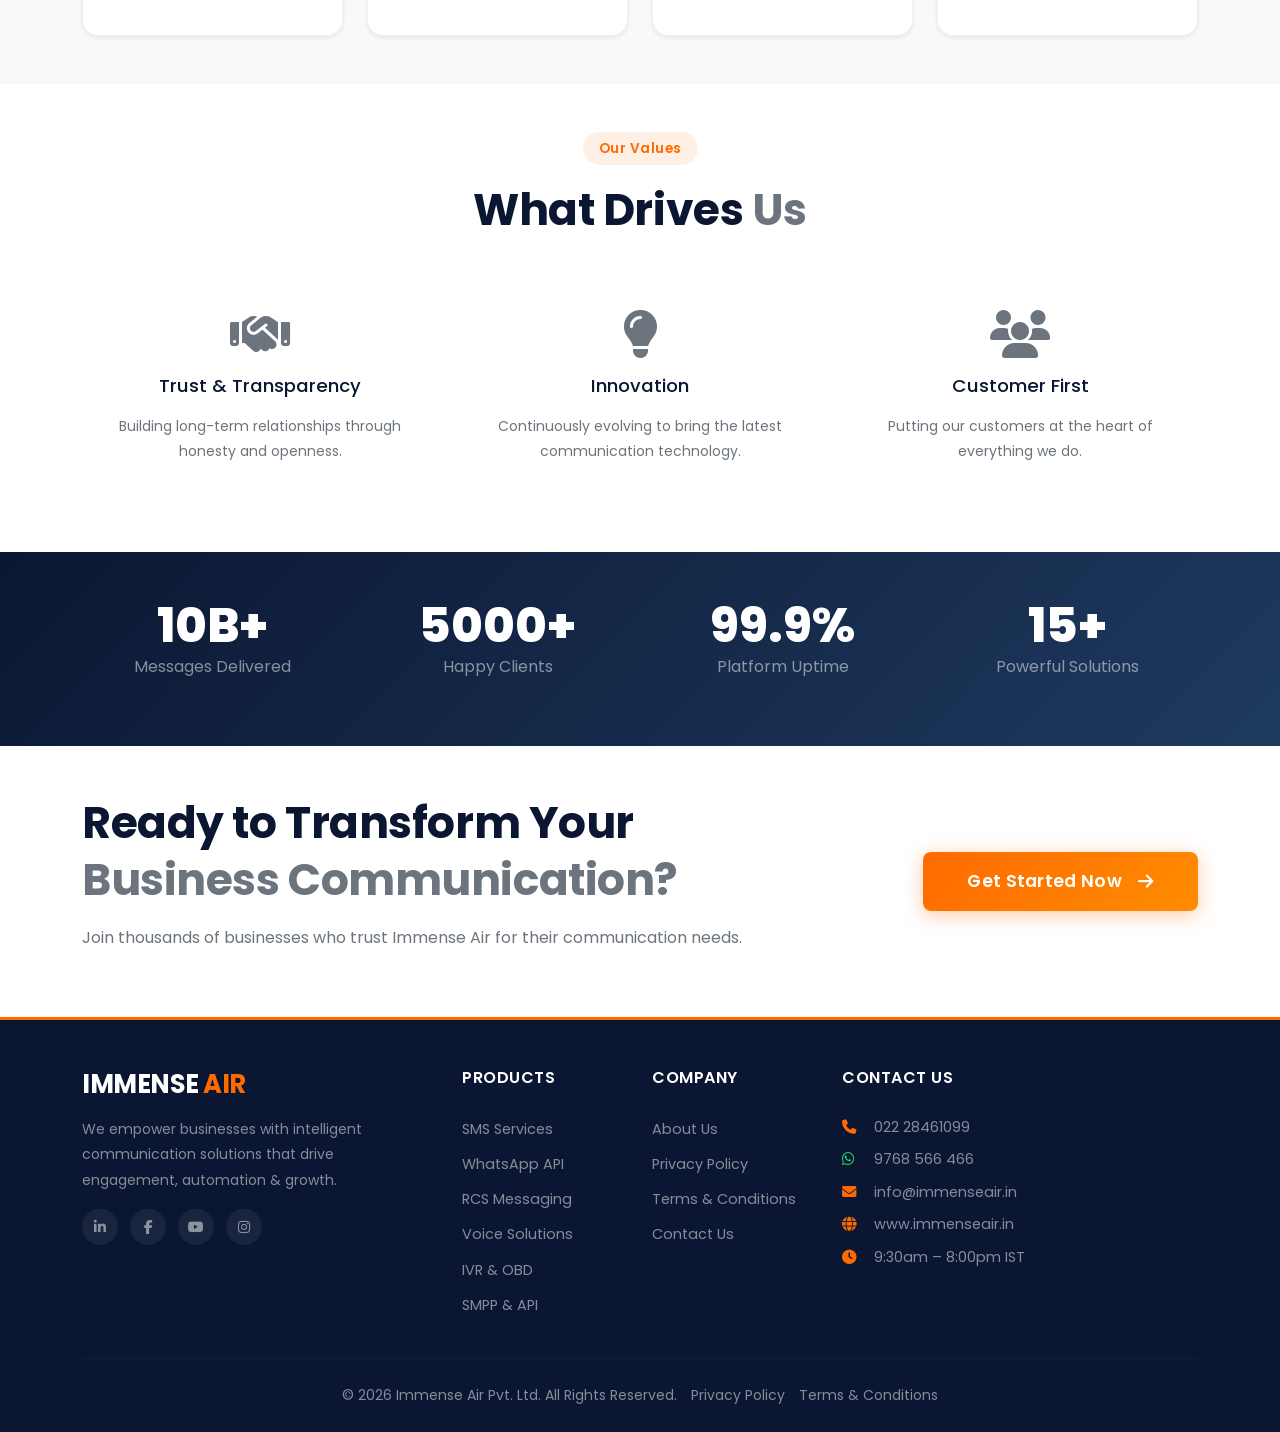
==== commit 272640b8: "Update about.html" ====
--- a/about.html
+++ b/about.html
@@ -313,86 +313,103 @@
     <!-- ============================================
          FOOTER
          ============================================ -->
-    <footer class="bg-primary-color text-white pt-5 pb-4">
+        <!-- ============================================
+         FOOTER - IMMENSE AIR
+         ============================================ -->
+    <footer style="background:#0B1732!important;border-top:3px solid #FF6A00;padding-top:3rem;padding-bottom:1.5rem;color:#fff;">
         <div class="container">
             <div class="row g-4">
                 <!-- Company Info -->
                 <div class="col-lg-4 col-md-6">
-                    <h4 class="text-white fw-bold">IMMENSE <span class="text-secondary">AIR</span></h4>
-                    <p class="text-white-50 small mt-3" style="max-width: 350px;">
+                    <h4 style="font-size:1.6rem;font-weight:700;color:#fff;letter-spacing:-.5px;">IMMENSE <span style="color:#FF6A00;">AIR</span></h4>
+                    <p style="color:rgba(255,255,255,.5);font-size:.875rem;max-width:350px;margin-top:.75rem;">
                         We empower businesses with intelligent communication solutions that drive engagement, 
                         automation & growth.
                     </p>
                     <div class="mt-3">
-                        <a href="#" class="text-white-50 me-3 social-link" aria-label="LinkedIn">
-                            <i class="fab fa-linkedin-in"></i>
-                        </a>
-                        <a href="#" class="text-white-50 me-3 social-link" aria-label="Twitter">
-                            <i class="fab fa-twitter"></i>
-                        </a>
-                        <a href="#" class="text-white-50 me-3 social-link" aria-label="Facebook">
-                            <i class="fab fa-facebook-f"></i>
-                        </a>
-                        <a href="#" class="text-white-50 social-link" aria-label="YouTube">
-                            <i class="fab fa-youtube"></i>
-                        </a>
+                        <a href="https://in.linkedin.com/company/immense-smart-solutions" target="_blank" class="social-link" style="display:inline-block;width:36px;height:36px;line-height:36px;text-align:center;border-radius:50%;background:rgba(255,255,255,.06);transition:all .3s ease;font-size:14px;color:rgba(255,255,255,.5)!important;text-decoration:none;margin-right:8px;"><i class="fab fa-linkedin-in"></i></a>
+                        <a href="https://www.facebook.com/immensesmartsolutions/" target="_blank" class="social-link" style="display:inline-block;width:36px;height:36px;line-height:36px;text-align:center;border-radius:50%;background:rgba(255,255,255,.06);transition:all .3s ease;font-size:14px;color:rgba(255,255,255,.5)!important;text-decoration:none;margin-right:8px;"><i class="fab fa-facebook-f"></i></a>
+                        <a href="https://www.youtube.com/@immensesmartsolutions" target="_blank" class="social-link" style="display:inline-block;width:36px;height:36px;line-height:36px;text-align:center;border-radius:50%;background:rgba(255,255,255,.06);transition:all .3s ease;font-size:14px;color:rgba(255,255,255,.5)!important;text-decoration:none;margin-right:8px;"><i class="fab fa-youtube"></i></a>
+                        <a href="https://www.instagram.com/immense_smart_solutions/" target="_blank" class="social-link" style="display:inline-block;width:36px;height:36px;line-height:36px;text-align:center;border-radius:50%;background:rgba(255,255,255,.06);transition:all .3s ease;font-size:14px;color:rgba(255,255,255,.5)!important;text-decoration:none;"><i class="fab fa-instagram"></i></a>
                     </div>
                 </div>
 
                 <!-- Products Links -->
                 <div class="col-lg-2 col-md-6">
-                    <h6 class="text-white fw-semibold mb-3">Products</h6>
-                    <ul class="list-unstyled footer-links">
-                        <li><a href="products/bulk-sms.html" class="text-white-50 text-decoration-none">SMS Services</a></li>
-                        <li><a href="products/whatsapp-api.html" class="text-white-50 text-decoration-none">WhatsApp API</a></li>
-                        <li><a href="products/rcs.html" class="text-white-50 text-decoration-none">RCS Messaging</a></li>
-                        <li><a href="products/voice.html" class="text-white-50 text-decoration-none">Voice Solutions</a></li>
-                        <li><a href="products/ivr-obd.html" class="text-white-50 text-decoration-none">IVR & OBD</a></li>
-                        <li><a href="products/smpp.html" class="text-white-50 text-decoration-none">SMPP & API</a></li>
+                    <h6 style="font-size:1rem;font-weight:600;color:#fff;text-transform:uppercase;letter-spacing:.5px;position:relative;padding-bottom:10px;">Products</h6>
+                    <ul style="list-style:none;padding-left:0;">
+                        <li style="margin-bottom:8px;"><a href="products/bulk-sms.html" style="color:rgba(255,255,255,.5)!important;text-decoration:none;font-size:.9rem;">SMS Services</a></li>
+                        <li style="margin-bottom:8px;"><a href="products/whatsapp-api.html" style="color:rgba(255,255,255,.5)!important;text-decoration:none;font-size:.9rem;">WhatsApp API</a></li>
+                        <li style="margin-bottom:8px;"><a href="products/rcs.html" style="color:rgba(255,255,255,.5)!important;text-decoration:none;font-size:.9rem;">RCS Messaging</a></li>
+                        <li style="margin-bottom:8px;"><a href="products/voice.html" style="color:rgba(255,255,255,.5)!important;text-decoration:none;font-size:.9rem;">Voice Solutions</a></li>
+                        <li style="margin-bottom:8px;"><a href="products/ivr-obd.html" style="color:rgba(255,255,255,.5)!important;text-decoration:none;font-size:.9rem;">IVR & OBD</a></li>
+                        <li style="margin-bottom:8px;"><a href="products/smpp.html" style="color:rgba(255,255,255,.5)!important;text-decoration:none;font-size:.9rem;">SMPP & API</a></li>
                     </ul>
                 </div>
 
                 <!-- Company Links -->
                 <div class="col-lg-2 col-md-6">
-                    <h6 class="text-white fw-semibold mb-3">Company</h6>
-                    <ul class="list-unstyled footer-links">
-                        <li><a href="about.html" class="text-white-50 text-decoration-none">About Us</a></li>
-                        <li><a href="#" class="text-white-50 text-decoration-none">Careers</a></li>
-                        <li><a href="#" class="text-white-50 text-decoration-none">Partners</a></li>
-                        <li><a href="#" class="text-white-50 text-decoration-none">News & Updates</a></li>
-                        <li><a href="contact.html" class="text-white-50 text-decoration-none">Contact Us</a></li>
+                    <h6 style="font-size:1rem;font-weight:600;color:#fff;text-transform:uppercase;letter-spacing:.5px;position:relative;padding-bottom:10px;">Company</h6>
+                    <ul style="list-style:none;padding-left:0;">
+                        <li style="margin-bottom:8px;"><a href="about.html" style="color:rgba(255,255,255,.5)!important;text-decoration:none;font-size:.9rem;">About Us</a></li>
+                        <li style="margin-bottom:8px;"><a href="privacy-policy.html" style="color:rgba(255,255,255,.5)!important;text-decoration:none;font-size:.9rem;">Privacy Policy</a></li>
+                        <li style="margin-bottom:8px;"><a href="terms.html" style="color:rgba(255,255,255,.5)!important;text-decoration:none;font-size:.9rem;">Terms & Conditions</a></li>
+                        <li style="margin-bottom:8px;"><a href="contact.html" style="color:rgba(255,255,255,.5)!important;text-decoration:none;font-size:.9rem;">Contact Us</a></li>
                     </ul>
                 </div>
 
                 <!-- Contact Info -->
                 <div class="col-lg-4 col-md-6">
-                    <h6 class="text-white fw-semibold mb-3">Contact Us</h6>
-                    <ul class="list-unstyled footer-contact">
-                        <li class="text-white-50 mb-2">
-                            <i class="fas fa-phone me-2 text-secondary"></i> +91 9372 38222
-                        </li>
-                        <li class="text-white-50 mb-2">
-                            <i class="fas fa-envelope me-2 text-secondary"></i> sales@immensecontact.com
-                        </li>
-                        <li class="text-white-50 mb-2">
-                            <i class="fas fa-globe me-2 text-secondary"></i> www.immensecontact.com
-                        </li>
-                        <li class="text-white-50">
-                            <i class="fas fa-clock me-2 text-secondary"></i> 9:30am – 5:00pm IST
+                    <h6 style="font-size:1rem;font-weight:600;color:#fff;text-transform:uppercase;letter-spacing:.5px;position:relative;padding-bottom:10px;">Contact Us</h6>
+                    <ul style="list-style:none;padding-left:0;">
+                        <li style="color:rgba(255,255,255,.5);font-size:.9rem;margin-bottom:8px;">
+                            <a href="tel:02228461099" style="color:rgba(255,255,255,.5)!important;text-decoration:none;">
+                                <i class="fas fa-phone me-2" style="color:#FF6A00;width:20px;"></i> 022 28461099
+                            </a>
+                        </li>
+                        <li style="color:rgba(255,255,255,.5);font-size:.9rem;margin-bottom:8px;">
+                            <a href="https://wa.me/919768566466" target="_blank" style="color:rgba(255,255,255,.5)!important;text-decoration:none;">
+                                <i class="fab fa-whatsapp me-2" style="color:#25D366;width:20px;"></i> 9768 566 466
+                            </a>
+                        </li>
+                        <li style="color:rgba(255,255,255,.5);font-size:.9rem;margin-bottom:8px;">
+                            <a href="mailto:info@immenseair.in?subject=Enquiry%20from%20Immense%20Air%20Website&body=Hello%20Immense%20Air%20Team%2C%0A%0AI%20would%20like%20to%20know%20more%20about%20your%20services.%0A%0AThanks" 
+                               style="color:rgba(255,255,255,.5)!important;text-decoration:none;">
+                                <i class="fas fa-envelope me-2" style="color:#FF6A00;width:20px;"></i> info@immenseair.in
+                            </a>
+                        </li>
+                        <li style="color:rgba(255,255,255,.5);font-size:.9rem;margin-bottom:8px;">
+                            <a href="https://www.immenseair.in" target="_blank" style="color:rgba(255,255,255,.5)!important;text-decoration:none;">
+                                <i class="fas fa-globe me-2" style="color:#FF6A00;width:20px;"></i> www.immenseair.in
+                            </a>
+                        </li>
+                        <li style="color:rgba(255,255,255,.5);font-size:.9rem;">
+                            <i class="fas fa-clock me-2" style="color:#FF6A00;width:20px;"></i> 9:30am – 8:00pm IST
                         </li>
                     </ul>
                 </div>
             </div>
-
-            <hr class="border-secondary opacity-25 my-4">
-
+            <hr style="border-color:rgba(255,255,255,.1);margin:1.5rem 0;">
             <div class="text-center">
-                <p class="small text-white-50 mb-0">
-                    &copy; 2026 Immense Air Pvt. Ltd. All Rights Reserved.
+                <p style="color:rgba(255,255,255,.5);font-size:.875rem;margin-bottom:0;">
+                    &copy; 2026 Immense Air Pvt. Ltd. All Rights Reserved. 
+                    <a href="privacy-policy.html" style="color:rgba(255,255,255,.5)!important;text-decoration:none;margin-left:10px;">Privacy Policy</a> 
+                    <a href="terms.html" style="color:rgba(255,255,255,.5)!important;text-decoration:none;margin-left:10px;">Terms & Conditions</a>
                 </p>
             </div>
         </div>
     </footer>
+
+    <!-- ============================================
+         FLOATING WHATSAPP BUTTON
+         ============================================ -->
+    <a href="https://wa.me/919768566466" target="_blank" 
+       style="position:fixed;left:20px;bottom:100px;z-index:9999;background:#25D366;color:#fff;width:60px;height:60px;border-radius:50%;display:flex;align-items:center;justify-content:center;font-size:32px;box-shadow:0 4px 20px rgba(37,211,102,0.4);transition:all 0.3s ease;text-decoration:none;"
+       onmouseover="this.style.transform='scale(1.1)';this.style.boxShadow='0 8px 30px rgba(37,211,102,0.6)';"
+       onmouseout="this.style.transform='scale(1)';this.style.boxShadow='0 4px 20px rgba(37,211,102,0.4)';"
+       aria-label="Chat on WhatsApp">
+        <i class="fab fa-whatsapp"></i>
+    </a>
 
     <!-- ============================================
          SCRIPTS
@@ -403,4 +420,4 @@
     <!-- Custom JS -->
     <script src="assets/js/main.js"></script>
 </body>
-</html>+</html>
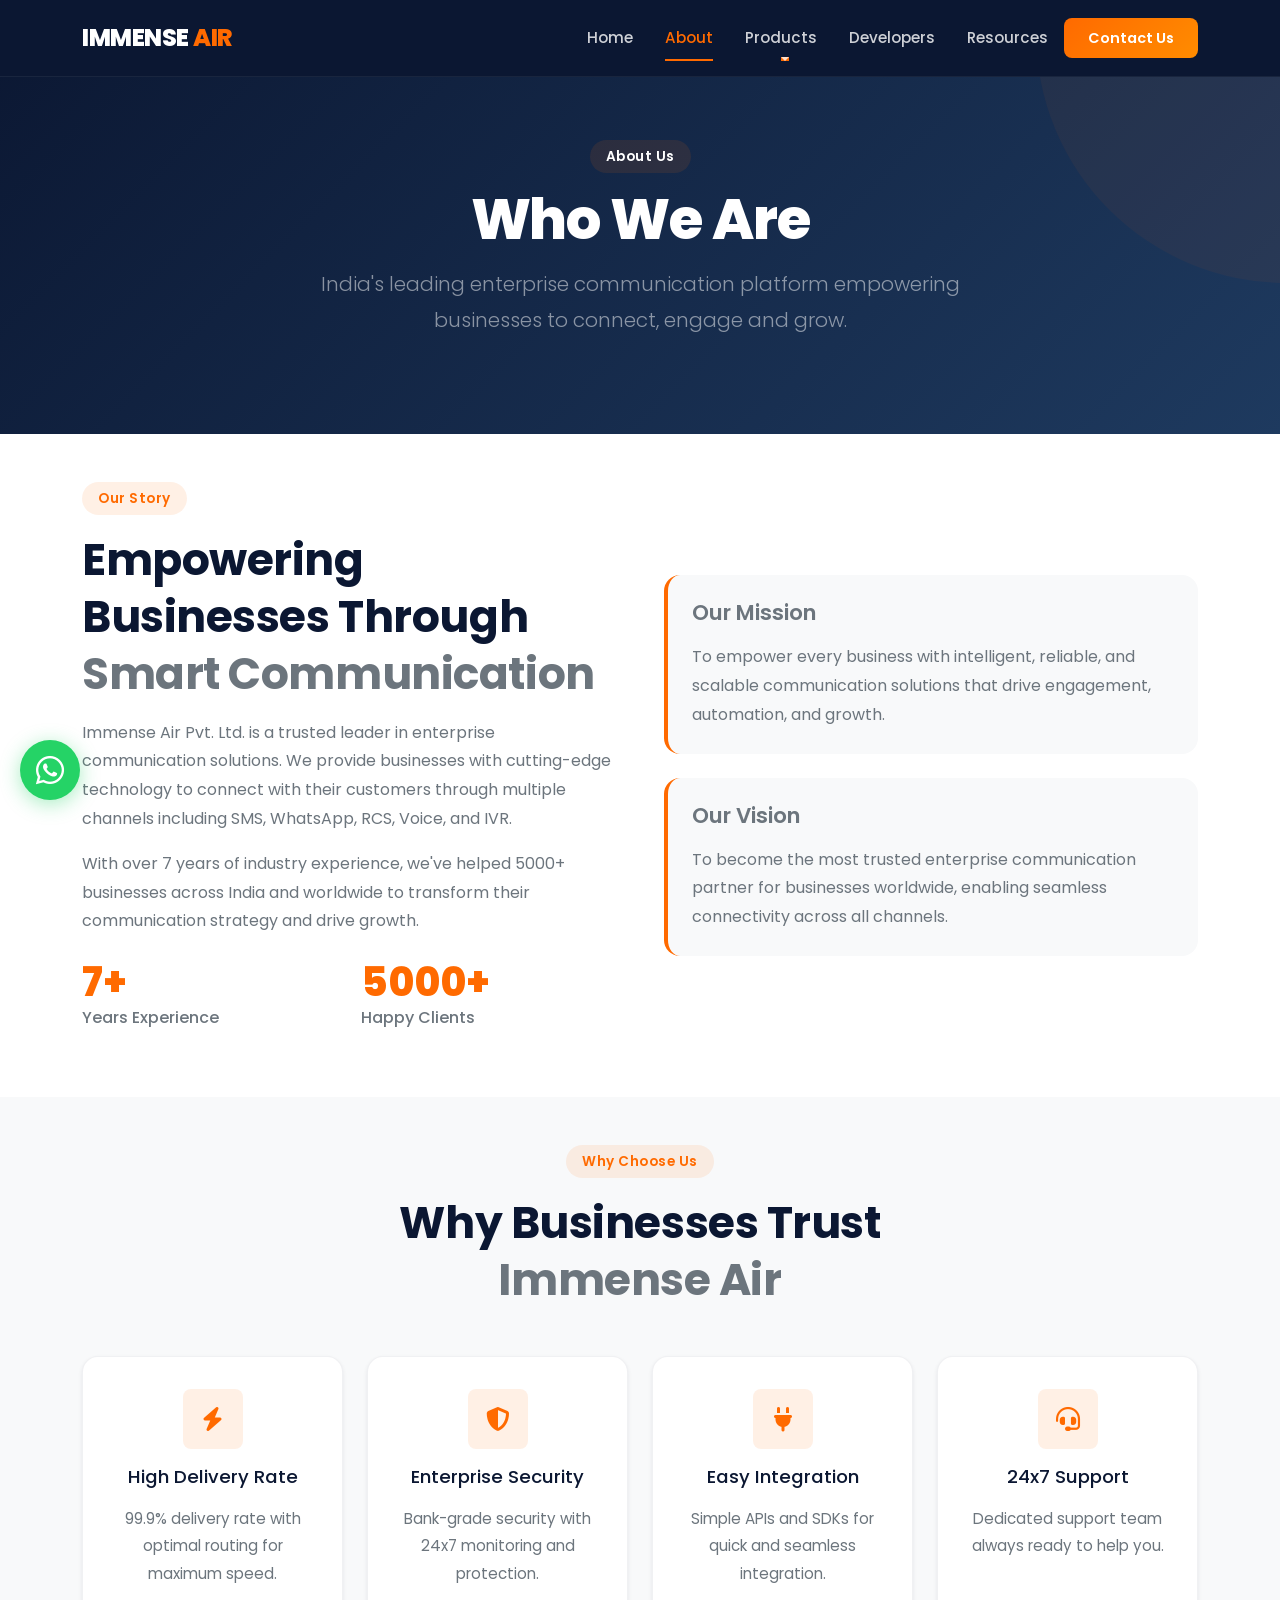
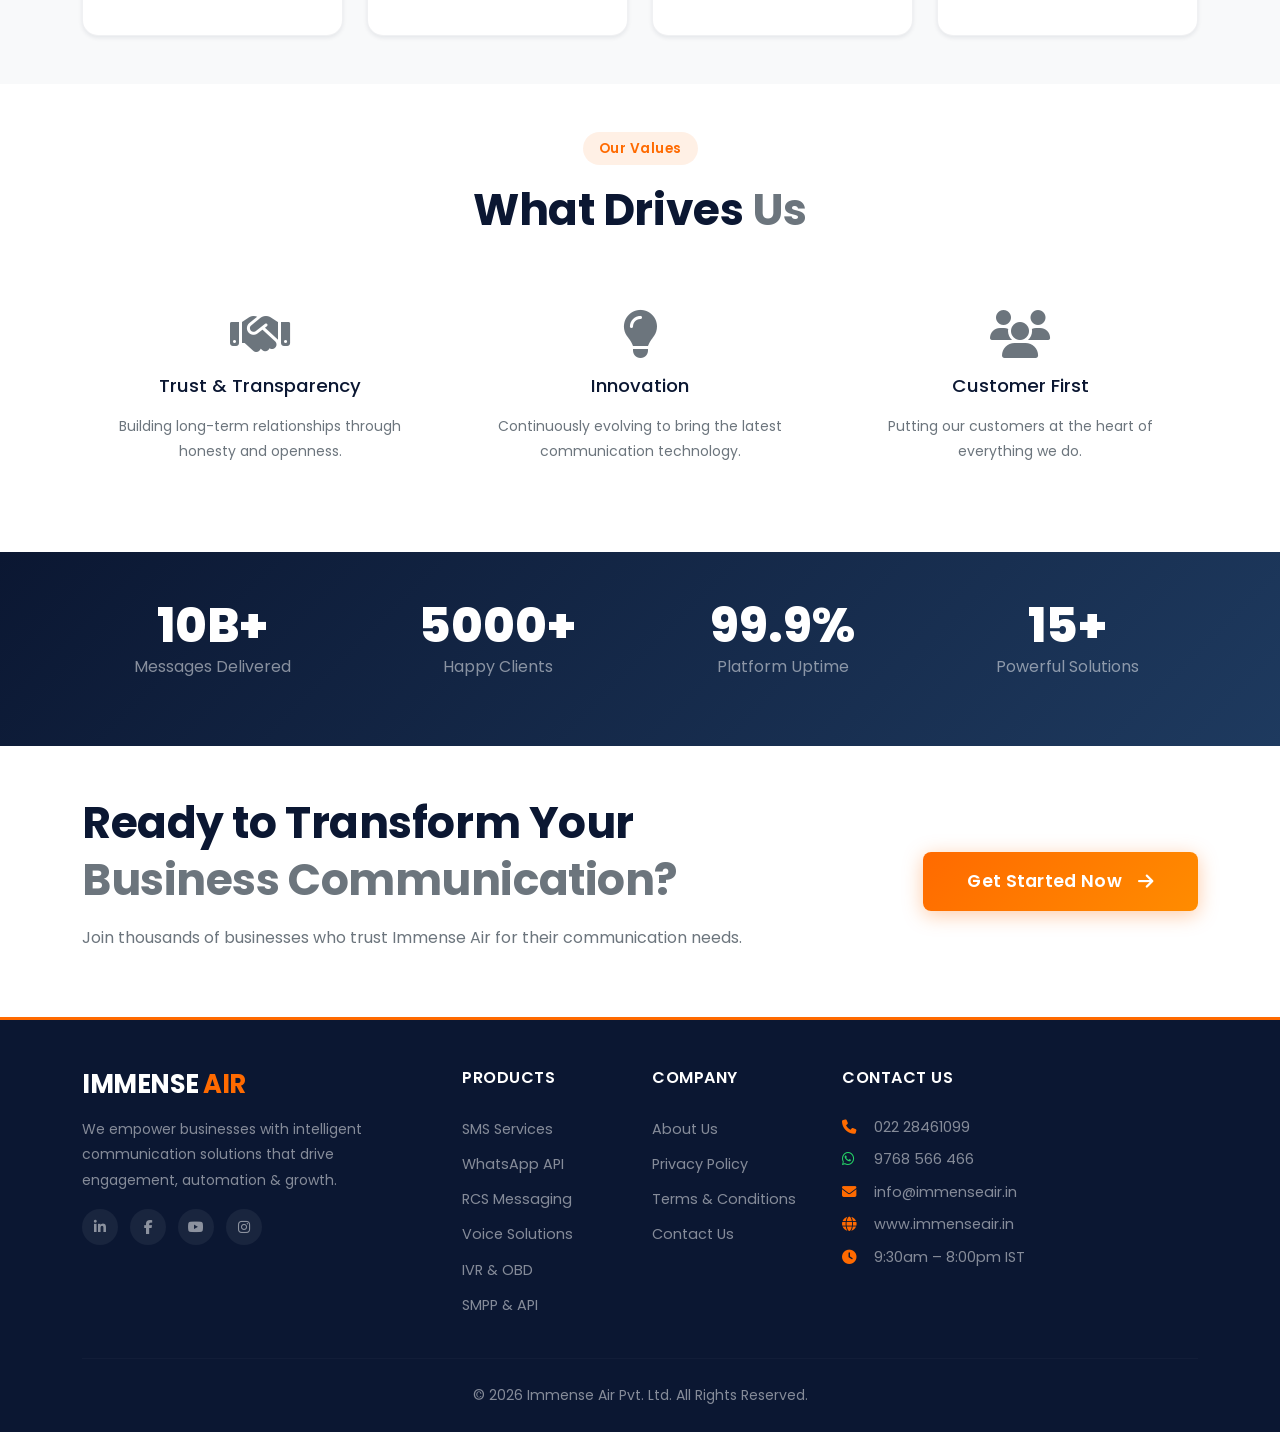
==== commit 245a710b: "Update about.html" ====
--- a/about.html
+++ b/about.html
@@ -393,8 +393,7 @@
             <div class="text-center">
                 <p style="color:rgba(255,255,255,.5);font-size:.875rem;margin-bottom:0;">
                     &copy; 2026 Immense Air Pvt. Ltd. All Rights Reserved. 
-                    <a href="privacy-policy.html" style="color:rgba(255,255,255,.5)!important;text-decoration:none;margin-left:10px;">Privacy Policy</a> 
-                    <a href="terms.html" style="color:rgba(255,255,255,.5)!important;text-decoration:none;margin-left:10px;">Terms & Conditions</a>
+                
                 </p>
             </div>
         </div>
